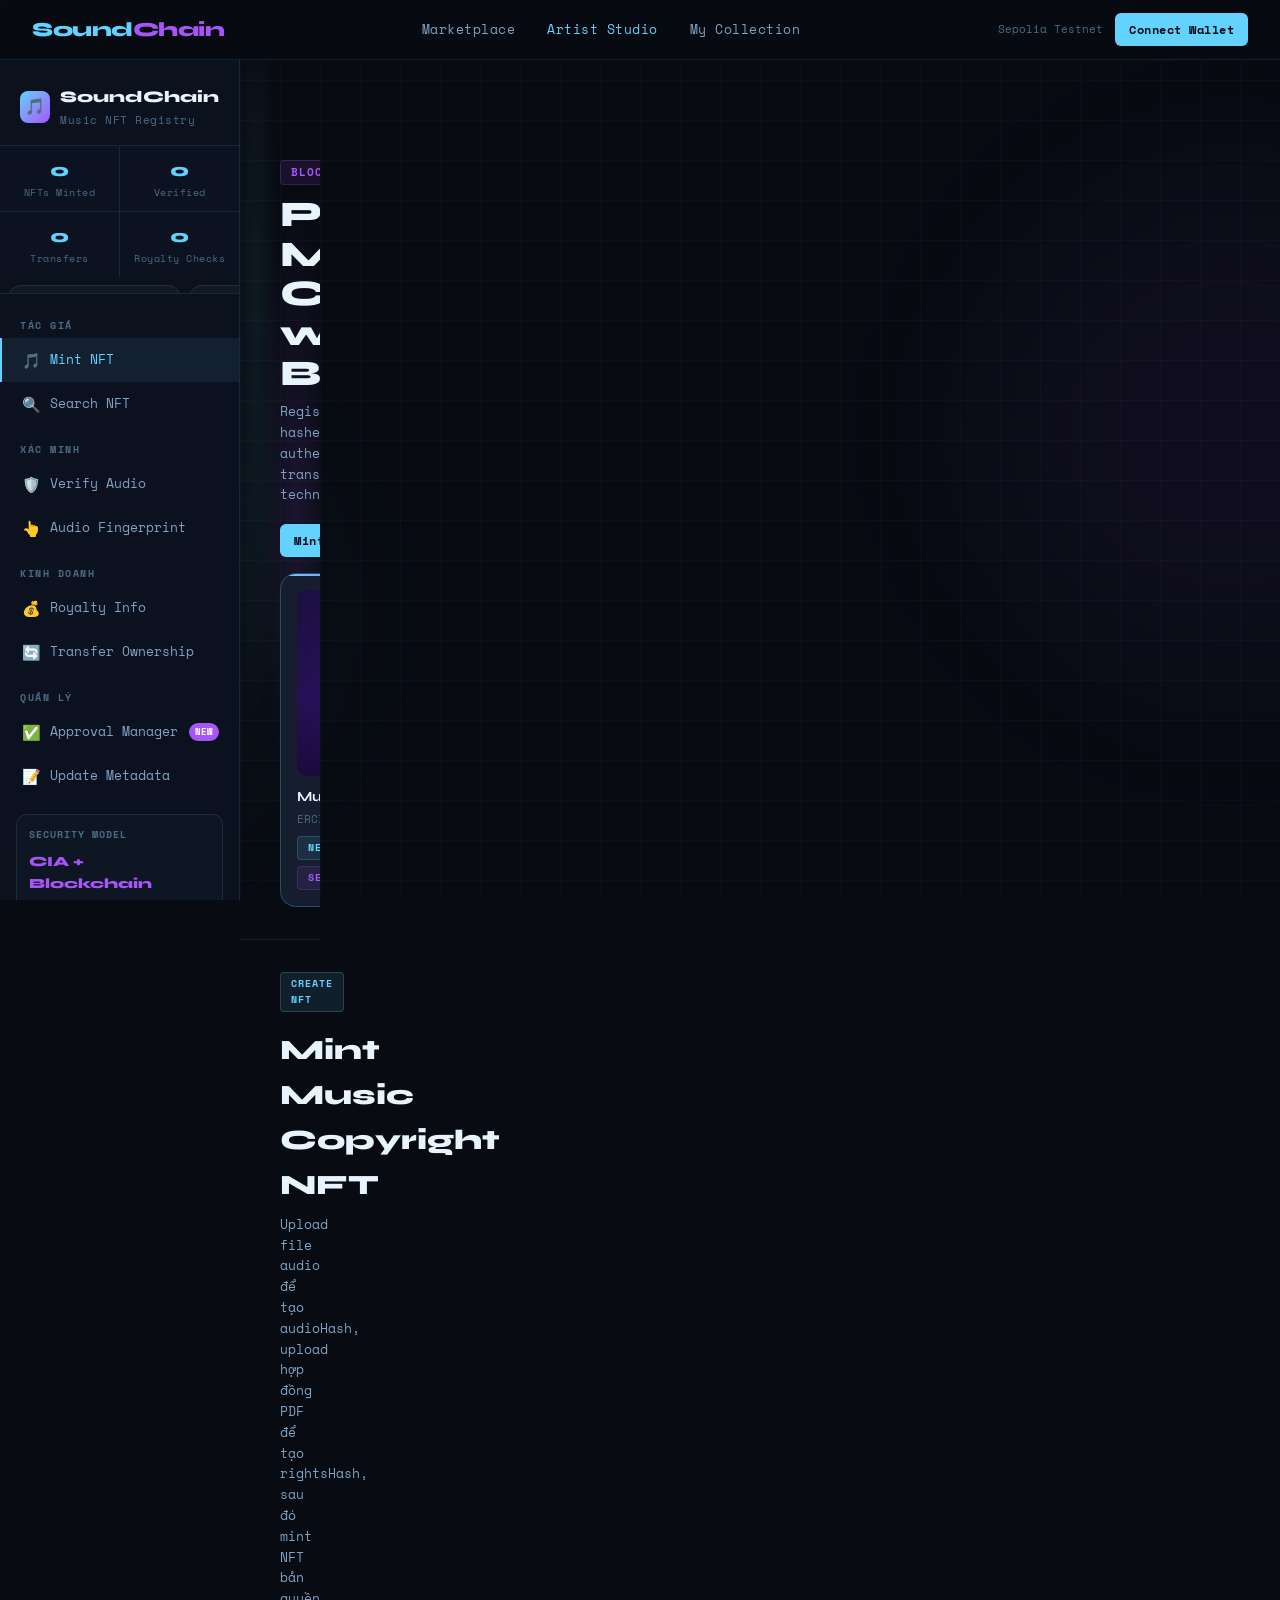
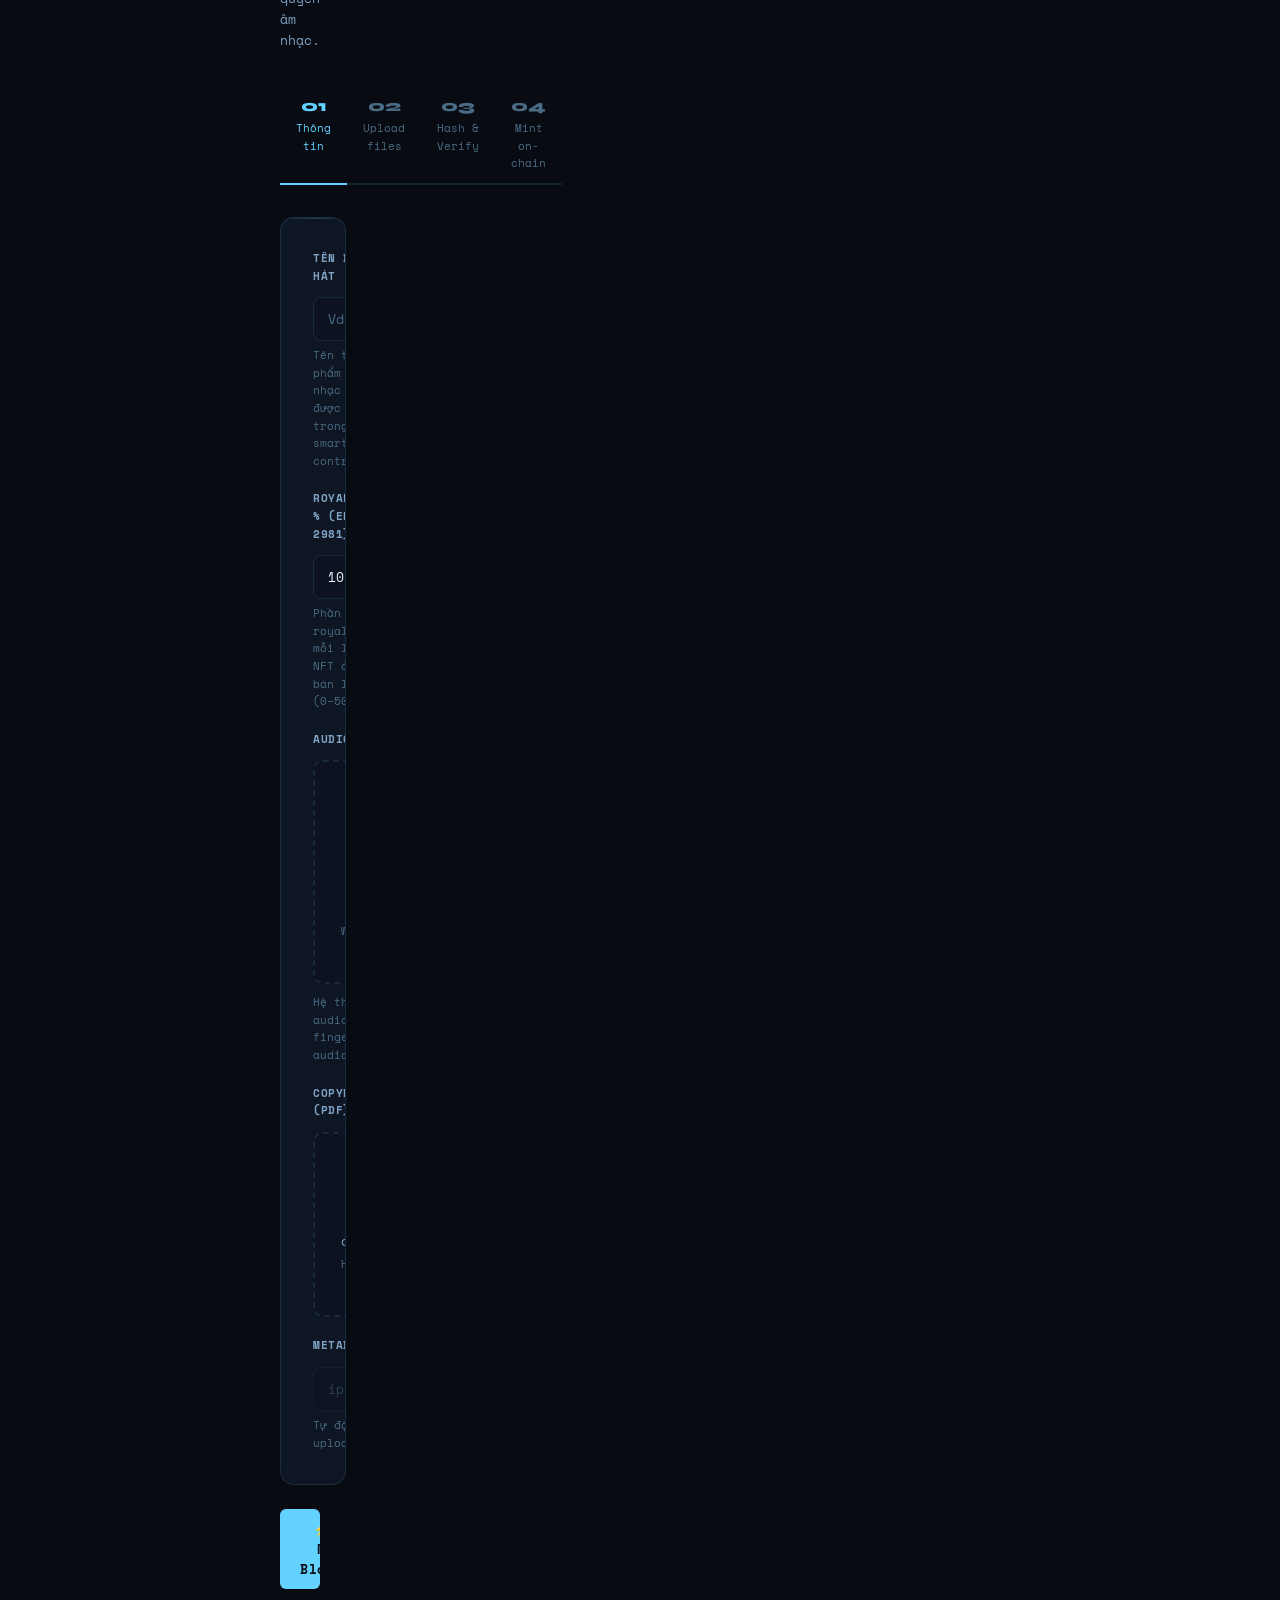
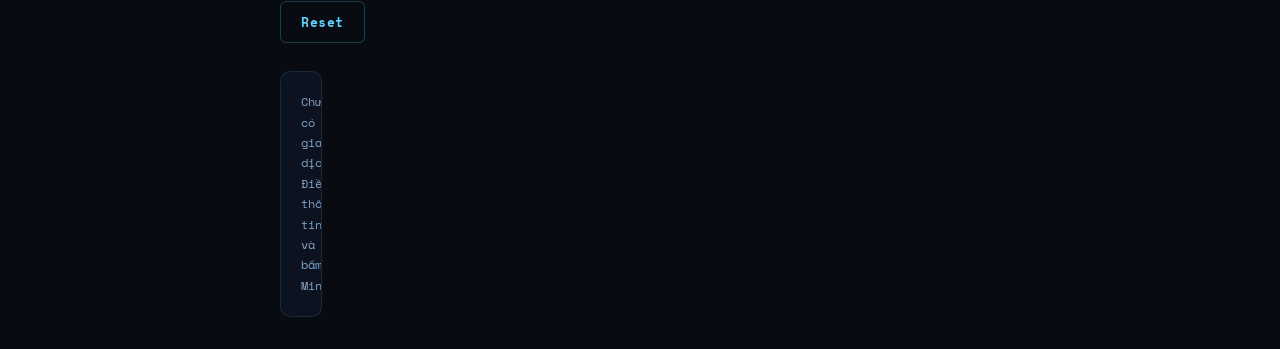
==== artist.html @ ca25a61c "Add website files" ====
<!DOCTYPE html>
<html lang="vi">
<head>
<meta charset="UTF-8">
<meta name="viewport" content="width=device-width, initial-scale=1.0">
<title>Artist Studio — SoundChain</title>
<link rel="stylesheet" href="style.css">
<style>
/* ===== LAYOUT ===== */
.studio-layout {
  display: grid;
  grid-template-columns: 240px 1fr;
  min-height: 100vh;
  padding-top: 60px;
}

/* ===== SIDEBAR ===== */
.studio-sidebar {
  position: fixed;
  top: 60px;
  left: 0;
  width: 240px;
  height: calc(100vh - 60px);
  background: rgba(13,18,32,0.95);
  border-right: 1px solid var(--border);
  backdrop-filter: blur(20px);
  display: flex;
  flex-direction: column;
  z-index: 50;
  overflow-y: auto;
}

.sidebar-brand {
  padding: 1.5rem 1.25rem 1rem;
  border-bottom: 1px solid var(--border);
}

.sidebar-brand-name {
  font-family: var(--font-display);
  font-size: 16px;
  font-weight: 800;
  color: var(--text);
}
.sidebar-brand-sub { font-size: 11px; color: var(--text3); margin-top: 2px; letter-spacing: 0.5px; }

.sidebar-stats {
  display: grid;
  grid-template-columns: 1fr 1fr;
  gap: 1px;
  background: var(--border);
  margin: 0;
}
.sb-stat {
  background: var(--bg2);
  padding: 10px 12px;
  text-align: center;
}
.sb-stat-val { font-family: var(--font-display); font-size: 18px; font-weight: 800; color: var(--accent); }
.sb-stat-lbl { font-size: 10px; color: var(--text3); letter-spacing: 0.5px; }

.sidebar-nav { padding: 1rem 0; flex: 1; }
.nav-section-label {
  font-size: 10px;
  font-weight: 700;
  letter-spacing: 1.5px;
  color: var(--text3);
  text-transform: uppercase;
  padding: 0.5rem 1.25rem 0.25rem;
}

.nav-item {
  display: flex;
  align-items: center;
  gap: 10px;
  padding: 10px 1.25rem;
  cursor: pointer;
  color: var(--text2);
  font-size: 13px;
  transition: all 0.2s;
  border-left: 2px solid transparent;
  position: relative;
}
.nav-item:hover { color: var(--text); background: rgba(99,210,255,0.04); }
.nav-item.active {
  color: var(--accent);
  background: rgba(99,210,255,0.08);
  border-left-color: var(--accent);
}
.nav-item .nav-icon { font-size: 15px; width: 18px; text-align: center; }
.nav-item .nav-badge {
  margin-left: auto;
  background: var(--accent2);
  color: #fff;
  font-size: 9px;
  font-weight: 700;
  padding: 2px 6px;
  border-radius: 10px;
}

.sidebar-security {
  margin: 0 1rem 1rem;
  background: var(--card);
  border: 1px solid var(--border);
  border-radius: 10px;
  padding: 12px;
}
.sec-title { font-size: 10px; font-weight: 700; letter-spacing: 1px; color: var(--text3); text-transform: uppercase; margin-bottom: 8px; }
.sec-model { font-family: var(--font-display); font-size: 14px; font-weight: 800; color: var(--accent2); margin-bottom: 8px; }
.sec-item { font-size: 11px; color: var(--text2); padding: 2px 0; }
.sec-item::before { content: '▸ '; color: var(--accent); }

/* ===== MAIN CONTENT ===== */
.studio-main {
  margin-left: 240px;
  min-height: 100vh;
}

/* ===== HERO BANNER ===== */
.studio-hero {
  position: relative;
  padding: 3rem 2.5rem 2rem;
  overflow: hidden;
  border-bottom: 1px solid var(--border);
}

.hero-bg-mesh {
  position: absolute;
  inset: 0;
  background:
    radial-gradient(ellipse 80% 60% at 70% 50%, rgba(168,85,247,0.12) 0%, transparent 60%),
    radial-gradient(ellipse 50% 80% at 20% 30%, rgba(99,210,255,0.08) 0%, transparent 60%);
  pointer-events: none;
}

.hero-ticker {
  display: flex;
  gap: 10px;
  overflow: hidden;
  margin-bottom: 1.5rem;
  mask-image: linear-gradient(90deg, transparent, black 10%, black 90%, transparent);
}

.ticker-inner {
  display: flex;
  gap: 10px;
  animation: ticker 30s linear infinite;
  white-space: nowrap;
  flex-shrink: 0;
}

@keyframes ticker {
  0% { transform: translateX(0); }
  100% { transform: translateX(-50%); }
}

.ticker-pill {
  display: inline-flex;
  align-items: center;
  gap: 6px;
  padding: 4px 12px;
  border-radius: 20px;
  font-size: 11px;
  font-weight: 700;
  letter-spacing: 0.5px;
  border: 1px solid var(--border);
  color: var(--text2);
  background: rgba(255,255,255,0.03);
  flex-shrink: 0;
}
.ticker-pill .dot { width: 6px; height: 6px; border-radius: 50%; }

.hero-content { position: relative; z-index: 1; display: flex; justify-content: space-between; align-items: flex-end; flex-wrap: wrap; gap: 1rem; }

.hero-title { font-family: var(--font-display); font-size: 36px; font-weight: 800; line-height: 1.1; margin-bottom: 0.5rem; }
.hero-subtitle { font-size: 13px; color: var(--text2); max-width: 500px; }

/* NFT PREVIEW CARD */
.nft-preview-card {
  background: var(--card2);
  border: 1px solid var(--border2);
  border-radius: 16px;
  padding: 16px;
  min-width: 220px;
  position: relative;
  overflow: hidden;
}
.nft-preview-card::before {
  content: '';
  position: absolute;
  top: 0; left: 0; right: 0;
  height: 2px;
  background: linear-gradient(90deg, var(--accent), var(--accent2), var(--accent3));
}
.npc-cover {
  width: 100%;
  aspect-ratio: 1;
  border-radius: 10px;
  background: linear-gradient(135deg, #1a1040, #2d1060, #400880);
  display: flex;
  align-items: center;
  justify-content: center;
  font-size: 40px;
  margin-bottom: 10px;
  position: relative;
  overflow: hidden;
}
.npc-cover::after {
  content: '';
  position: absolute;
  inset: 0;
  background: linear-gradient(to bottom, transparent 60%, rgba(0,0,0,0.4));
}
.npc-title { font-family: var(--font-display); font-size: 14px; font-weight: 700; margin-bottom: 2px; }
.npc-sub { font-size: 11px; color: var(--text3); margin-bottom: 8px; }
.npc-tags { display: flex; gap: 6px; flex-wrap: wrap; }

/* ===== SECTION CONTENT ===== */
.studio-section {
  display: none;
  padding: 2rem 2.5rem;
  animation: fadeUp 0.35s ease both;
}
.studio-section.active { display: block; }

.section-badge {
  display: inline-block;
  padding: 3px 10px;
  border-radius: 4px;
  font-size: 10px;
  font-weight: 700;
  letter-spacing: 1px;
  text-transform: uppercase;
  margin-bottom: 1rem;
}
.badge-mint { background: rgba(99,210,255,0.1); color: var(--accent); border: 1px solid rgba(99,210,255,0.2); }
.badge-verify { background: rgba(16,185,129,0.1); color: var(--green); border: 1px solid rgba(16,185,129,0.2); }
.badge-fingerprint { background: rgba(168,85,247,0.1); color: var(--accent2); border: 1px solid rgba(168,85,247,0.2); }
.badge-royalty { background: rgba(245,158,11,0.1); color: var(--accent3); border: 1px solid rgba(245,158,11,0.2); }
.badge-transfer { background: rgba(239,68,68,0.1); color: var(--red); border: 1px solid rgba(239,68,68,0.2); }
.badge-approval { background: rgba(99,210,255,0.1); color: var(--accent); border: 1px solid rgba(99,210,255,0.2); }
.badge-metadata { background: rgba(168,85,247,0.1); color: var(--accent2); border: 1px solid rgba(168,85,247,0.2); }

.section-title-main { font-family: var(--font-display); font-size: 28px; font-weight: 800; margin-bottom: 0.4rem; }
.section-desc { font-size: 13px; color: var(--text2); margin-bottom: 2rem; line-height: 1.6; }

/* FORM CARD */
.form-card {
  background: var(--card);
  border: 1px solid var(--border);
  border-radius: 14px;
  padding: 2rem;
  margin-bottom: 1.5rem;
  position: relative;
  overflow: hidden;
}
.form-card::before {
  content: '';
  position: absolute;
  top: 0; left: 0; right: 0;
  height: 1px;
  background: linear-gradient(90deg, transparent, var(--border2), transparent);
}

.form-grid { display: grid; grid-template-columns: 1fr 1fr; gap: 1.25rem; }
.form-group { display: flex; flex-direction: column; gap: 6px; }
.form-group.full { grid-column: 1 / -1; }

.form-label {
  font-size: 11px;
  font-weight: 700;
  letter-spacing: 0.5px;
  color: var(--text2);
  text-transform: uppercase;
}

.input-wrap { position: relative; }
.input-wrap input,
.input-wrap textarea,
.input-wrap select {
  width: 100%;
  background: var(--bg2);
  border: 1px solid var(--border);
  border-radius: 8px;
  color: var(--text);
  font-family: var(--font-mono);
  font-size: 13px;
  padding: 11px 14px;
  outline: none;
  transition: all 0.2s;
}
.input-wrap input:focus,
.input-wrap textarea:focus,
.input-wrap select:focus {
  border-color: var(--accent);
  box-shadow: 0 0 0 3px rgba(99,210,255,0.08);
}

/* FILE UPLOAD */
.file-upload {
  border: 2px dashed var(--border);
  border-radius: 10px;
  padding: 1.5rem;
  text-align: center;
  cursor: pointer;
  transition: all 0.2s;
  background: var(--bg2);
  position: relative;
}
.file-upload:hover, .file-upload.dragover {
  border-color: var(--accent);
  background: rgba(99,210,255,0.04);
}
.file-upload input[type=file] {
  position: absolute;
  inset: 0;
  opacity: 0;
  cursor: pointer;
  width: 100%;
  border: none;
  background: none;
  padding: 0;
}
.file-upload-icon { font-size: 28px; margin-bottom: 8px; }
.file-upload-text { font-size: 13px; color: var(--text2); }
.file-upload-hint { font-size: 11px; color: var(--text3); margin-top: 4px; }
.file-upload.has-file { border-color: var(--green); background: rgba(16,185,129,0.04); }
.file-upload.has-file .file-upload-text { color: var(--green); }

/* PROGRESS BAR */
.progress-bar-wrap {
  background: var(--bg2);
  border: 1px solid var(--border);
  border-radius: 6px;
  padding: 1rem 1.25rem;
  margin-top: 1rem;
}
.progress-bar-label { font-size: 12px; color: var(--text2); margin-bottom: 8px; display: flex; justify-content: space-between; }
.progress-bar-track { height: 6px; background: var(--bg3); border-radius: 3px; overflow: hidden; }
.progress-bar-fill {
  height: 100%;
  border-radius: 3px;
  background: linear-gradient(90deg, var(--accent), var(--accent2));
  width: 0%;
  transition: width 0.4s ease;
}

/* RESULT BOX */
.result-box {
  background: var(--bg2);
  border: 1px solid var(--border);
  border-radius: 10px;
  padding: 1.25rem;
  font-size: 12px;
  color: var(--text2);
  min-height: 48px;
  line-height: 1.7;
  transition: all 0.3s;
  position: relative;
  overflow: hidden;
}
.result-box.success { border-color: var(--green); background: rgba(16,185,129,0.05); color: var(--green); }
.result-box.error { border-color: var(--red); background: rgba(239,68,68,0.05); color: var(--red); }
.result-box.loading { border-color: var(--accent); }

.result-scan {
  position: absolute;
  left: 0; right: 0;
  height: 2px;
  background: linear-gradient(90deg, transparent, var(--accent), transparent);
  animation: scan 1.5s linear infinite;
  opacity: 0;
}
.result-box.loading .result-scan { opacity: 1; }

@keyframes scan {
  0% { top: 0; }
  100% { top: 100%; }
}

/* HASH DISPLAY */
.hash-display {
  background: var(--bg);
  border: 1px solid var(--border);
  border-radius: 8px;
  padding: 12px 16px;
  font-family: var(--font-mono);
  font-size: 11px;
  color: var(--accent);
  word-break: break-all;
  line-height: 1.8;
  margin-top: 8px;
}

/* DATA TABLE */
.data-table { width: 100%; border-collapse: collapse; }
.data-table td {
  padding: 10px 0;
  border-bottom: 1px solid var(--border);
  font-size: 13px;
  vertical-align: top;
}
.data-table td:first-child { color: var(--text3); width: 40%; }
.data-table td:last-child { color: var(--text); word-break: break-all; font-family: var(--font-mono); font-size: 12px; }
.data-table tr:last-child td { border-bottom: none; }

/* ROYALTY DISPLAY */
.royalty-display {
  display: grid;
  grid-template-columns: repeat(3,1fr);
  gap: 12px;
  margin-top: 1rem;
}
.royalty-card {
  background: var(--bg2);
  border: 1px solid var(--border);
  border-radius: 10px;
  padding: 1rem;
  text-align: center;
  transition: all 0.3s;
}
.royalty-card.highlight { border-color: var(--accent3); background: rgba(245,158,11,0.05); }
.royalty-value { font-family: var(--font-display); font-size: 22px; font-weight: 800; color: var(--accent); }
.royalty-label { font-size: 11px; color: var(--text3); margin-top: 4px; }

/* COMPARE RESULT */
.compare-result {
  display: flex;
  align-items: center;
  gap: 1rem;
  padding: 1rem;
  border-radius: 10px;
  border: 1px solid var(--border);
  background: var(--bg2);
  margin-top: 1rem;
  opacity: 0;
  transform: translateY(10px);
  transition: all 0.4s ease;
}
.compare-result.show { opacity: 1; transform: translateY(0); }
.compare-icon { font-size: 28px; flex-shrink: 0; }
.compare-text-title { font-family: var(--font-display); font-size: 16px; font-weight: 700; }
.compare-text-sub { font-size: 12px; color: var(--text3); margin-top: 2px; }

/* TRANSFER FLOW */
.transfer-flow {
  display: flex;
  align-items: center;
  gap: 12px;
  padding: 1rem;
  background: var(--bg2);
  border: 1px solid var(--border);
  border-radius: 10px;
  margin: 1rem 0;
  flex-wrap: wrap;
}
.transfer-addr {
  flex: 1;
  min-width: 120px;
  background: var(--card);
  border: 1px solid var(--border);
  border-radius: 8px;
  padding: 10px 12px;
  font-size: 11px;
}
.transfer-addr-label { color: var(--text3); font-size: 10px; text-transform: uppercase; letter-spacing: 0.5px; margin-bottom: 4px; }
.transfer-addr-val { color: var(--accent); font-family: var(--font-mono); word-break: break-all; }
.transfer-arrow { font-size: 20px; color: var(--accent2); flex-shrink: 0; }

/* APPROVAL GRID */
.approval-grid { display: grid; grid-template-columns: 1fr 1fr; gap: 12px; margin-top: 1rem; }
.approval-btn-card {
  background: var(--bg2);
  border: 1px solid var(--border);
  border-radius: 10px;
  padding: 1.25rem;
}
.approval-btn-card h4 { font-family: var(--font-display); font-size: 14px; font-weight: 700; margin-bottom: 6px; }
.approval-btn-card p { font-size: 12px; color: var(--text3); margin-bottom: 1rem; line-height: 1.5; }

/* STEP INDICATOR */
.mint-steps {
  display: flex;
  gap: 0;
  margin-bottom: 2rem;
}
.mint-step {
  flex: 1;
  padding: 10px 16px;
  text-align: center;
  font-size: 11px;
  color: var(--text3);
  border-bottom: 2px solid var(--border);
  transition: all 0.3s;
  position: relative;
}
.mint-step.active { color: var(--accent); border-bottom-color: var(--accent); }
.mint-step.done { color: var(--green); border-bottom-color: var(--green); }
.mint-step-num { font-family: var(--font-display); font-size: 16px; font-weight: 800; display: block; margin-bottom: 2px; }

/* GLOWING SUBMIT BTN */
.btn-glow {
  position: relative;
  overflow: hidden;
}
.btn-glow::after {
  content: '';
  position: absolute;
  inset: -2px;
  background: linear-gradient(90deg, var(--accent), var(--accent2), var(--accent3), var(--accent));
  background-size: 300% 100%;
  border-radius: 8px;
  z-index: -1;
  animation: shimmer 3s linear infinite;
  opacity: 0;
  transition: opacity 0.3s;
}
.btn-glow:hover::after { opacity: 1; }
@keyframes shimmer {
  0% { background-position: 0% 50%; }
  100% { background-position: 300% 50%; }
}

/* SEARCH NFT */
.search-result-card {
  background: var(--card);
  border: 1px solid var(--border);
  border-radius: 14px;
  padding: 1.5rem;
  margin-top: 1rem;
  display: none;
  animation: fadeUp 0.3s ease;
}
.search-result-card.show { display: block; }

@media (max-width: 900px) {
  .studio-layout { grid-template-columns: 1fr; }
  .studio-sidebar { display: none; }
  .studio-main { margin-left: 0; }
  .form-grid { grid-template-columns: 1fr; }
  .royalty-display { grid-template-columns: 1fr; }
  .approval-grid { grid-template-columns: 1fr; }
}
</style>
</head>
<body>

<div class="orb" style="width:500px;height:500px;background:rgba(168,85,247,0.05);top:20%;right:-200px;"></div>
<div class="orb" style="width:400px;height:400px;background:rgba(99,210,255,0.04);bottom:10%;left:-100px;"></div>

<!-- NAV -->
<nav>
  <a href="index.html" class="nav-logo">Sound<span>Chain</span></a>
  <ul class="nav-links">
    <li><a href="marketplace.html">Marketplace</a></li>
    <li><a href="artist.html" class="active">Artist Studio</a></li>
    <li><a href="collection.html">My Collection</a></li>
  </ul>
  <div class="nav-right">
    <span style="font-size:11px;color:var(--text3);">Sepolia Testnet</span>
    <a href="#" class="btn btn-primary btn-sm" id="walletBtn" onclick="connectWallet()">Connect Wallet</a>
  </div>
</nav>

<div class="studio-layout">
  <!-- SIDEBAR -->
  <aside class="studio-sidebar">
    <div class="sidebar-brand">
      <div style="display:flex;align-items:center;gap:10px;">
        <div style="width:32px;height:32px;background:linear-gradient(135deg,var(--accent),var(--accent2));border-radius:8px;display:flex;align-items:center;justify-content:center;font-size:16px;">🎵</div>
        <div>
          <div class="sidebar-brand-name">SoundChain</div>
          <div class="sidebar-brand-sub">Music NFT Registry</div>
        </div>
      </div>
    </div>

    <div class="sidebar-stats">
      <div class="sb-stat"><div class="sb-stat-val" id="sb-nfts">0</div><div class="sb-stat-lbl">NFTs Minted</div></div>
      <div class="sb-stat"><div class="sb-stat-val" id="sb-verify">0</div><div class="sb-stat-lbl">Verified</div></div>
      <div class="sb-stat"><div class="sb-stat-val" id="sb-transfer">0</div><div class="sb-stat-lbl">Transfers</div></div>
      <div class="sb-stat"><div class="sb-stat-val" id="sb-royalty">0</div><div class="sb-stat-lbl">Royalty Checks</div></div>
    </div>

    <!-- TICKER in sidebar -->
    <div style="padding: 8px 0; border-bottom: 1px solid var(--border); overflow: hidden;">
      <div class="ticker-inner" style="padding: 0 8px; gap: 8px;">
        <span class="ticker-pill"><span class="dot" style="background:var(--accent);"></span>Integrity: SHA-256</span>
        <span class="ticker-pill"><span class="dot" style="background:var(--accent2);"></span>Royalty: ERC2981</span>
        <span class="ticker-pill"><span class="dot" style="background:var(--green);"></span>Ownership: ERC721</span>
        <span class="ticker-pill"><span class="dot" style="background:var(--accent3);"></span>CIA Model</span>
        <span class="ticker-pill"><span class="dot" style="background:var(--accent);"></span>On-chain query</span>
        <span class="ticker-pill"><span class="dot" style="background:var(--accent2);"></span>Integrity: SHA-256</span>
        <span class="ticker-pill"><span class="dot" style="background:var(--green);"></span>Royalty: ERC2981</span>
        <span class="ticker-pill"><span class="dot" style="background:var(--accent3);"></span>Ownership: ERC721</span>
      </div>
    </div>

    <div class="sidebar-nav">
      <div class="nav-section-label">Tác Giả</div>
      <div class="nav-item active" onclick="switchTab('mint', this)"><span class="nav-icon">🎵</span> Mint NFT</div>
      <div class="nav-item" onclick="switchTab('search', this)"><span class="nav-icon">🔍</span> Search NFT</div>

      <div class="nav-section-label" style="margin-top:8px;">Xác Minh</div>
      <div class="nav-item" onclick="switchTab('verify', this)"><span class="nav-icon">🛡️</span> Verify Audio</div>
      <div class="nav-item" onclick="switchTab('fingerprint', this)"><span class="nav-icon">👆</span> Audio Fingerprint</div>

      <div class="nav-section-label" style="margin-top:8px;">Kinh Doanh</div>
      <div class="nav-item" onclick="switchTab('royalty', this)"><span class="nav-icon">💰</span> Royalty Info</div>
      <div class="nav-item" onclick="switchTab('transfer', this)"><span class="nav-icon">🔄</span> Transfer Ownership</div>

      <div class="nav-section-label" style="margin-top:8px;">Quản Lý</div>
      <div class="nav-item" onclick="switchTab('approval', this)"><span class="nav-icon">✅</span> Approval Manager <span class="nav-badge">NEW</span></div>
      <div class="nav-item" onclick="switchTab('metadata', this)"><span class="nav-icon">📝</span> Update Metadata</div>
    </div>

    <div class="sidebar-security">
      <div class="sec-title">Security Model</div>
      <div class="sec-model">CIA + Blockchain</div>
      <div class="sec-item">C: Hash only</div>
      <div class="sec-item">I: SHA256 + Fingerprint</div>
      <div class="sec-item">A: Blockchain storage</div>
    </div>
  </aside>

  <!-- MAIN -->
  <main class="studio-main">
    <!-- HERO BANNER -->
    <div class="studio-hero">
      <div class="hero-bg-mesh"></div>
      <div class="hero-ticker">
        <div class="ticker-inner">
          <span class="ticker-pill"><span class="dot" style="background:var(--accent);"></span>Copyright Check: Audio Reuse Detection</span>
          <span class="ticker-pill"><span class="dot" style="background:var(--text3);"></span>Confidentiality: Hash only</span>
          <span class="ticker-pill"><span class="dot" style="background:var(--accent2);"></span>Integrity: SHA-256 + Fingerprint</span>
          <span class="ticker-pill"><span class="dot" style="background:var(--green);"></span>Availability: On-chain query</span>
          <span class="ticker-pill"><span class="dot" style="background:var(--accent3);"></span>Royalty: ERC2981</span>
          <span class="ticker-pill"><span class="dot" style="background:var(--accent);"></span>Ownership: ERC721 Transfer</span>
          <span class="ticker-pill"><span class="dot" style="background:var(--accent);"></span>Copyright Check: Audio Reuse Detection</span>
          <span class="ticker-pill"><span class="dot" style="background:var(--text3);"></span>Confidentiality: Hash only</span>
          <span class="ticker-pill"><span class="dot" style="background:var(--accent2);"></span>Integrity: SHA-256 + Fingerprint</span>
          <span class="ticker-pill"><span class="dot" style="background:var(--green);"></span>Availability: On-chain query</span>
          <span class="ticker-pill"><span class="dot" style="background:var(--accent3);"></span>Royalty: ERC2981</span>
          <span class="ticker-pill"><span class="dot" style="background:var(--accent);"></span>Ownership: ERC721 Transfer</span>
        </div>
      </div>
      <div class="hero-content">
        <div>
          <div class="tag tag-purple" style="margin-bottom:10px;">Blockchain Music Registry</div>
          <h1 class="hero-title">Protect Music Copyright<br>with Blockchain<span style="color:var(--accent);animation:blink 1s infinite;">|</span></h1>
          <p class="hero-subtitle">Register music ownership, generate audio hashes, compare fingerprints, verify authenticity, manage royalties and transfer copyright ownership with NFT technology.</p>
          <div style="display:flex;gap:10px;margin-top:1.2rem;flex-wrap:wrap;">
            <button class="btn btn-primary btn-sm" onclick="switchTab('mint', document.querySelector('[onclick*=mint]'))">Mint NFT</button>
            <button class="btn btn-outline btn-sm" onclick="switchTab('verify', document.querySelectorAll('.nav-item')[2])">Verify Audio</button>
          </div>
        </div>
        <div class="nft-preview-card">
          <div class="npc-cover">🎵</div>
          <div class="npc-title">Music Copyright NFT</div>
          <div class="npc-sub">ERC721 · ERC2981 · SHA-256</div>
          <div class="npc-tags">
            <span class="tag tag-blue" style="font-size:10px;">Network: Ganache</span>
            <span class="tag tag-purple" style="font-size:10px;">Security: CIA Model</span>
          </div>
        </div>
      </div>
    </div>

    <!-- =================== MINT NFT =================== -->
    <div class="studio-section active" id="tab-mint">
      <div class="section-badge badge-mint">Create NFT</div>
      <h2 class="section-title-main">Mint Music Copyright NFT</h2>
      <p class="section-desc">Upload file audio để tạo audioHash, upload hợp đồng PDF để tạo rightsHash, sau đó mint NFT bản quyền âm nhạc.</p>

      <div class="mint-steps">
        <div class="mint-step active" id="step1"><span class="mint-step-num">01</span>Thông tin</div>
        <div class="mint-step" id="step2"><span class="mint-step-num">02</span>Upload files</div>
        <div class="mint-step" id="step3"><span class="mint-step-num">03</span>Hash & Verify</div>
        <div class="mint-step" id="step4"><span class="mint-step-num">04</span>Mint on-chain</div>
      </div>

      <div class="form-card">
        <div class="form-grid">
          <div class="form-group">
            <label class="form-label">Tên bài hát</label>
            <div class="input-wrap">
              <input type="text" id="songName" placeholder="Vd: Bài hát đầu tiên" oninput="updatePreview()">
            </div>
            <span style="font-size:11px;color:var(--text3);">Tên tác phẩm âm nhạc sẽ được lưu trong smart contract.</span>
          </div>
          <div class="form-group">
            <label class="form-label">Nghệ sĩ / Tác giả</label>
            <div class="input-wrap">
              <input type="text" id="artistName" placeholder="Vd: Jack-J97" oninput="updatePreview()">
            </div>
            <span style="font-size:11px;color:var(--text3);">Tên nghệ sĩ hoặc người sáng tạo tác phẩm.</span>
          </div>
          <div class="form-group">
            <label class="form-label">Royalty % (ERC-2981)</label>
            <div class="input-wrap">
              <input type="number" id="royaltyPct" placeholder="Vd: 10" min="0" max="50" value="10">
            </div>
            <span style="font-size:11px;color:var(--text3);">Phần trăm royalty mỗi lần NFT được bán lại (0–50%).</span>
          </div>
          <div class="form-group">
            <label class="form-label">Giá ban đầu (ETH)</label>
            <div class="input-wrap">
              <input type="number" id="initPrice" placeholder="Vd: 0.1" step="0.01" value="0.1">
            </div>
            <span style="font-size:11px;color:var(--text3);">Giá niêm yết khi NFT xuất hiện trên marketplace.</span>
          </div>
          <div class="form-group full">
            <label class="form-label">Audio File</label>
            <div class="file-upload" id="audioUpload" onclick="document.getElementById('audioFile').click()">
              <input type="file" id="audioFile" accept=".mp3,.wav,.flac,.ogg" onchange="handleAudioFile(this)">
              <div class="file-upload-icon">🎵</div>
              <div class="file-upload-text">Kéo thả hoặc click để chọn file nhạc</div>
              <div class="file-upload-hint">Hỗ trợ: MP3, WAV, FLAC, OGG · Tối đa 50MB</div>
            </div>
            <span style="font-size:11px;color:var(--text3);margin-top:4px;">Hệ thống sẽ tạo SHA-256 audioHash và segment fingerprint từ file audio.</span>
          </div>
          <div class="form-group full">
            <label class="form-label">Copyright Document (PDF)</label>
            <div class="file-upload" id="docUpload" onclick="document.getElementById('docFile').click()">
              <input type="file" id="docFile" accept=".pdf,.doc,.docx" onchange="handleDocFile(this)">
              <div class="file-upload-icon">📄</div>
              <div class="file-upload-text">Upload hợp đồng bản quyền</div>
              <div class="file-upload-hint">Hỗ trợ: PDF, DOC · Tối đa 10MB</div>
            </div>
          </div>
          <div class="form-group full">
            <label class="form-label">Metadata URI (IPFS)</label>
            <div class="input-wrap">
              <input type="text" id="metadataUri" placeholder="ipfs://QmXoypizjW3WknFiJnKLwHCnL72vedxjQkDDP1mXWo6uco" readonly style="opacity:0.5;cursor:not-allowed;">
            </div>
            <span style="font-size:11px;color:var(--text3);">Tự động sinh sau khi upload file thành công.</span>
          </div>
        </div>

        <div id="audioHashBox" style="display:none;">
          <div style="margin-top:1rem;">
            <div style="font-size:11px;font-weight:700;color:var(--text2);letter-spacing:0.5px;text-transform:uppercase;margin-bottom:6px;">Audio Hash (SHA-256)</div>
            <div class="hash-display" id="audioHashVal"></div>
          </div>
          <div style="margin-top:12px;">
            <div style="font-size:11px;font-weight:700;color:var(--text2);letter-spacing:0.5px;text-transform:uppercase;margin-bottom:6px;">Segment Fingerprint</div>
            <div class="hash-display" id="fingerprintVal" style="color:var(--accent2);"></div>
          </div>
        </div>

        <div class="progress-bar-wrap" id="mintProgress" style="display:none;">
          <div class="progress-bar-label">
            <span id="progressLabel">Đang xử lý...</span>
            <span id="progressPct">0%</span>
          </div>
          <div class="progress-bar-track">
            <div class="progress-bar-fill" id="progressFill"></div>
          </div>
        </div>
      </div>

      <div style="display:flex;gap:12px;align-items:center;flex-wrap:wrap;">
        <button class="btn btn-primary btn-glow" onclick="mintNFT()" id="mintBtn">
          ⚡ Mint NFT on Blockchain
        </button>
        <button class="btn btn-outline" onclick="resetMint()">Reset</button>
        <span id="mintStatus" style="font-size:12px;color:var(--text3);"></span>
      </div>

      <div class="result-box" id="mintResult" style="margin-top:1rem;">
        <div class="result-scan"></div>
        Chưa có giao dịch. Điền thông tin và bấm Mint.
      </div>
    </div>

    <!-- =================== SEARCH NFT =================== -->
    <div class="studio-section" id="tab-search">
      <div class="section-badge badge-verify">Verify NFT</div>
      <h2 class="section-title-main">Search Music NFT</h2>
      <p class="section-desc">Tra cứu thông tin bản quyền, chủ sở hữu và metadata theo Token ID.</p>

      <div class="form-card">
        <div class="form-group">
          <label class="form-label">Token ID</label>
          <div style="display:flex;gap:10px;">
            <div class="input-wrap" style="flex:1;"><input type="number" id="searchTokenId" placeholder="Vd: 1" min="1"></div>
            <button class="btn btn-primary" onclick="searchNFT()">🔍 Search</button>
          </div>
          <span style="font-size:11px;color:var(--text3);">Nhập Token ID để bắt đầu tra cứu.</span>
        </div>
      </div>

      <div class="search-result-card" id="searchResult">
        <div style="display:flex;align-items:center;gap:16px;margin-bottom:1.5rem;flex-wrap:wrap;">
          <div style="width:80px;height:80px;border-radius:10px;background:linear-gradient(135deg,#1a1040,#2d1060);display:flex;align-items:center;justify-content:center;font-size:36px;flex-shrink:0;">🎵</div>
          <div>
            <div id="sr-title" style="font-family:var(--font-display);font-size:20px;font-weight:800;"></div>
            <div id="sr-artist" style="font-size:13px;color:var(--text3);margin:4px 0;"></div>
            <div style="display:flex;gap:6px;flex-wrap:wrap;" id="sr-tags"></div>
          </div>
        </div>
        <table class="data-table" id="sr-table"></table>
      </div>
    </div>

    <!-- =================== VERIFY AUDIO =================== -->
    <div class="studio-section" id="tab-verify">
      <div class="section-badge badge-verify">Integrity Check</div>
      <h2 class="section-title-main">Verify Audio Authenticity</h2>
      <p class="section-desc">Upload file audio để tạo SHA-256 hash, sau đó so sánh với audioHash đã lưu trên blockchain.</p>

      <div class="form-card">
        <div class="form-grid">
          <div class="form-group">
            <label class="form-label">Token ID</label>
            <div class="input-wrap"><input type="number" id="verifyTokenId" placeholder="Vd: 1" min="1"></div>
            <span style="font-size:11px;color:var(--text3);">ID của NFT cần xác minh.</span>
          </div>
          <div class="form-group">
            <label class="form-label">Audio File cần kiểm tra</label>
            <div class="file-upload" id="verifyUpload" onclick="document.getElementById('verifyFile').click()">
              <input type="file" id="verifyFile" accept=".mp3,.wav,.flac" onchange="handleVerifyFile(this)">
              <div class="file-upload-icon">📁</div>
              <div class="file-upload-text">Chọn file audio</div>
              <div class="file-upload-hint">Hệ thống chỉ hash file trên trình duyệt, không upload lên blockchain.</div>
            </div>
          </div>
        </div>
        <div style="margin-top:1.5rem;">
          <button class="btn btn-primary btn-glow" onclick="verifyAudio()">🛡️ Verify Audio</button>
        </div>
      </div>

      <div class="result-box" id="verifyResult" style="margin-top:1rem;">
        <div class="result-scan"></div>
        Chưa có kết quả xác minh.
      </div>

      <div id="verifyDetail" style="display:none;margin-top:1rem;" class="form-card">
        <div style="font-size:12px;font-weight:700;color:var(--text3);text-transform:uppercase;letter-spacing:1px;margin-bottom:1rem;">Chi tiết xác minh</div>
        <table class="data-table">
          <tr><td>Hash file upload</td><td id="vd-hash1" style="color:var(--accent);"></td></tr>
          <tr><td>Hash on-chain (Token)</td><td id="vd-hash2" style="color:var(--accent2);"></td></tr>
          <tr><td>Kết quả</td><td id="vd-result" style="color:var(--green);font-weight:700;"></td></tr>
          <tr><td>Thời gian</td><td id="vd-time"></td></tr>
        </table>
      </div>
    </div>

    <!-- =================== FINGERPRINT =================== -->
    <div class="studio-section" id="tab-fingerprint">
      <div class="section-badge badge-fingerprint">Audio Fingerprinting</div>
      <h2 class="section-title-main">Detect Partial Audio Reuse</h2>
      <p class="section-desc">So khớp fingerprint theo từng đoạn để phát hiện file bị cắt, nối, hoặc dùng lại một phần audio.</p>

      <div class="form-card">
        <div class="form-grid">
          <div class="form-group">
            <label class="form-label">File audio gốc</label>
            <div class="file-upload" id="fp1Upload" onclick="document.getElementById('fp1File').click()">
              <input type="file" id="fp1File" accept=".mp3,.wav,.flac" onchange="handleFP(this,'fp1')">
              <div class="file-upload-icon">🎵</div>
              <div class="file-upload-text">Chọn file đã đăng ký</div>
              <div class="file-upload-hint">File gốc đã đăng ký bản quyền</div>
            </div>
          </div>
          <div class="form-group">
            <label class="form-label">File audio cần kiểm tra</label>
            <div class="file-upload" id="fp2Upload" onclick="document.getElementById('fp2File').click()">
              <input type="file" id="fp2File" accept=".mp3,.wav,.flac" onchange="handleFP(this,'fp2')">
              <div class="file-upload-icon">🔍</div>
              <div class="file-upload-text">Chọn file nghi vấn</div>
              <div class="file-upload-hint">File nghi vấn sao chép</div>
            </div>
          </div>
        </div>
        <div style="margin-top:1.5rem;">
          <button class="btn btn-purple btn-glow" onclick="compareFingerprint()">🔬 Compare Fingerprint</button>
        </div>
      </div>

      <div class="compare-result" id="fpResult">
        <div class="compare-icon" id="fpIcon">⚡</div>
        <div>
          <div class="compare-text-title" id="fpTitle">Chưa có kết quả</div>
          <div class="compare-text-sub" id="fpSub">Upload 2 file và bấm Compare Fingerprint</div>
        </div>
      </div>

      <div id="fpDetail" style="display:none;margin-top:1rem;" class="form-card">
        <div style="font-size:12px;font-weight:700;color:var(--text3);text-transform:uppercase;letter-spacing:1px;margin-bottom:1rem;">Chi tiết fingerprint</div>
        <div id="fpSegments" style="display:grid;grid-template-columns:repeat(auto-fill,minmax(100px,1fr));gap:8px;"></div>
      </div>
    </div>

    <!-- =================== ROYALTY =================== -->
    <div class="studio-section" id="tab-royalty">
      <div class="section-badge badge-royalty">Royalty</div>
      <h2 class="section-title-main">Royalty Info</h2>
      <p class="section-desc">Kiểm tra tiền bản quyền mà creator nhận được khi NFT được bán lại theo chuẩn ERC-2981.</p>

      <div class="form-card">
        <div class="form-grid">
          <div class="form-group">
            <label class="form-label">Token ID</label>
            <div class="input-wrap"><input type="number" id="royaltyTokenId" placeholder="Vd: 1" min="1" value="1"></div>
            <span style="font-size:11px;color:var(--text3);">ID của NFT cần kiểm tra royalty.</span>
          </div>
          <div class="form-group">
            <label class="form-label">Sale Price (ETH)</label>
            <div class="input-wrap"><input type="number" id="salePrice" placeholder="Vd: 1.5" step="0.01" value="1"></div>
            <span style="font-size:11px;color:var(--text3);">Giá bán giả định tính bằng ETH.</span>
          </div>
        </div>
        <div style="margin-top:1.5rem;">
          <button class="btn btn-primary" style="background:var(--accent3);color:var(--bg);" onclick="checkRoyalty()">💰 Check Royalty</button>
        </div>
      </div>

      <div id="royaltyDisplay" style="display:none;" class="form-card">
        <div style="font-size:12px;font-weight:700;color:var(--text3);text-transform:uppercase;letter-spacing:1px;margin-bottom:1rem;">Kết quả ERC-2981 royaltyInfo()</div>
        <div class="royalty-display">
          <div class="royalty-card">
            <div class="royalty-value" id="ry-pct">--%</div>
            <div class="royalty-label">Royalty %</div>
          </div>
          <div class="royalty-card highlight">
            <div class="royalty-value" id="ry-amount" style="color:var(--accent3);">-- ETH</div>
            <div class="royalty-label">Royalty nhận được</div>
          </div>
          <div class="royalty-card">
            <div class="royalty-value" id="ry-receiver" style="font-size:13px;color:var(--accent2);">0x...</div>
            <div class="royalty-label">Ví nhận royalty</div>
          </div>
        </div>
        <table class="data-table" style="margin-top:1.5rem;">
          <tr><td>Contract</td><td style="color:var(--accent);">0xA0b86991c621...31eB</td></tr>
          <tr><td>Token ID</td><td id="ry-tokenId"></td></tr>
          <tr><td>Sale Price</td><td id="ry-salePrice"></td></tr>
          <tr><td>Receiver Address</td><td id="ry-addr" style="color:var(--accent2);"></td></tr>
          <tr><td>Standard</td><td style="color:var(--green);">ERC-2981 ✓</td></tr>
        </table>
      </div>
    </div>

    <!-- =================== TRANSFER =================== -->
    <div class="studio-section" id="tab-transfer">
      <div class="section-badge badge-transfer">Ownership</div>
      <h2 class="section-title-main">Transfer NFT Ownership</h2>
      <p class="section-desc">Mô phỏng chuyển nhượng quyền sở hữu bản quyền âm nhạc từ nghệ sĩ sang cá nhân hoặc công ty khai thác.</p>

      <div class="form-card">
        <div class="form-grid">
          <div class="form-group">
            <label class="form-label">Token ID</label>
            <div class="input-wrap"><input type="number" id="transferTokenId" placeholder="Vd: 1" min="1"></div>
            <span style="font-size:11px;color:var(--text3);">NFT bản quyền cần chuyển nhượng.</span>
          </div>
          <div class="form-group">
            <label class="form-label">Current Owner</label>
            <div style="display:flex;gap:8px;">
              <div class="input-wrap" style="flex:1;"><input type="text" id="currentOwner" placeholder="Tự động khi bấm Load Owner" readonly style="opacity:0.6;"></div>
              <button class="btn btn-outline btn-sm" onclick="loadOwner()">Load</button>
            </div>
          </div>
          <div class="form-group">
            <label class="form-label">From Address</label>
            <div class="input-wrap"><input type="text" id="fromAddr" placeholder="Địa chỉ owner hiện tại"></div>
            <span style="font-size:11px;color:var(--text3);">Địa chỉ chuyển NFT đi.</span>
          </div>
          <div class="form-group">
            <label class="form-label">To Address</label>
            <div class="input-wrap"><input type="text" id="toAddr" placeholder="Địa chỉ nhận NFT"></div>
            <span style="font-size:11px;color:var(--text3);">Địa chỉ người/công ty nhận quyền sở hữu.</span>
          </div>
        </div>
        <div id="transferFlowBox" style="display:none;" class="transfer-flow">
          <div class="transfer-addr"><div class="transfer-addr-label">Từ</div><div class="transfer-addr-val" id="tf-from">0x...</div></div>
          <div class="transfer-arrow">→</div>
          <div style="text-align:center;flex-shrink:0;">
            <div style="font-size:24px;">🎵</div>
            <div style="font-size:10px;color:var(--accent);margin-top:2px;" id="tf-token">Token #?</div>
          </div>
          <div class="transfer-arrow">→</div>
          <div class="transfer-addr"><div class="transfer-addr-label">Đến</div><div class="transfer-addr-val" id="tf-to">0x...</div></div>
        </div>
        <div style="margin-top:1.5rem;display:flex;gap:10px;">
          <button class="btn btn-primary" style="background:var(--red);" onclick="transferNFT()">🔄 Transfer NFT</button>
          <button class="btn btn-outline" onclick="previewTransfer()">Preview</button>
        </div>
      </div>

      <div class="result-box" id="transferResult" style="margin-top:1rem;">
        <div class="result-scan"></div>
        Chưa có giao dịch transfer.
      </div>
    </div>

    <!-- =================== APPROVAL =================== -->
    <div class="studio-section" id="tab-approval">
      <div class="section-badge badge-approval">Access Control</div>
      <h2 class="section-title-main">Approval Manager</h2>
      <p class="section-desc">Quản lý quyền cho marketplace, nhà phân phối hoặc bên thứ ba được phép chuyển nhượng NFT thay owner.</p>

      <div class="form-card">
        <div class="form-grid">
          <div class="form-group">
            <label class="form-label">Token ID</label>
            <div class="input-wrap"><input type="number" id="approvalTokenId" placeholder="Vd: 1"></div>
            <span style="font-size:11px;color:var(--text3);">NFT cần cấp quyền approve.</span>
          </div>
          <div class="form-group">
            <label class="form-label">Approved Address</label>
            <div class="input-wrap"><input type="text" id="approvedAddr" placeholder="Địa chỉ được phép chuyển NFT này"></div>
            <span style="font-size:11px;color:var(--text3);">Cấp quyền cho một địa chỉ cụ thể trên một token.</span>
          </div>
        </div>
        <div class="approval-grid">
          <div class="approval-btn-card">
            <h4>Approve Address</h4>
            <p>Cấp quyền cho một địa chỉ cụ thể được phép chuyển Token ID này.</p>
            <button class="btn btn-outline btn-sm" onclick="approveAddr()">Approve Address</button>
          </div>
          <div class="approval-btn-card">
            <h4>Get Approved</h4>
            <p>Kiểm tra địa chỉ nào đang được approve để chuyển Token ID này.</p>
            <button class="btn btn-outline btn-sm" onclick="getApproved()">Get Approved</button>
          </div>
        </div>
      </div>

      <div class="form-card" style="margin-top:12px;">
        <div class="form-grid">
          <div class="form-group">
            <label class="form-label">Owner Address</label>
            <div class="input-wrap"><input type="text" id="ownerAddr" placeholder="Địa chỉ chủ sở hữu NFT"></div>
            <span style="font-size:11px;color:var(--text3);">Địa chỉ chủ sở hữu NFT.</span>
          </div>
          <div class="form-group">
            <label class="form-label">Operator Address</label>
            <div class="input-wrap"><input type="text" id="operatorAddr" placeholder="Marketplace hoặc distributor"></div>
            <span style="font-size:11px;color:var(--text3);">Địa chỉ được cấp quyền quản lý toàn bộ NFT.</span>
          </div>
        </div>
        <div class="approval-grid" style="margin-top:1rem;">
          <div class="approval-btn-card">
            <h4>Set Approval For All</h4>
            <p>Cấp quyền cho operator quản lý toàn bộ NFT của owner.</p>
            <button class="btn btn-purple btn-sm" onclick="setApprovalAll()">Set Approval For All</button>
          </div>
          <div class="approval-btn-card">
            <h4>Check Operator</h4>
            <p>Kiểm tra operator có được approve toàn bộ NFT của owner không.</p>
            <button class="btn btn-outline btn-sm" onclick="checkOperator()">Check Operator</button>
          </div>
        </div>
      </div>

      <div class="result-box" id="approvalResult" style="margin-top:1rem;">
        <div class="result-scan"></div>
        Chưa có thao tác approval.
      </div>
    </div>

    <!-- =================== METADATA =================== -->
    <div class="studio-section" id="tab-metadata">
      <div class="section-badge badge-metadata">Manage NFT</div>
      <h2 class="section-title-main">Update Metadata URI</h2>
      <p class="section-desc">Cập nhật metadata URI cho NFT. Chỉ chủ sở hữu token mới thực hiện được.</p>

      <div class="form-card">
        <div class="form-grid">
          <div class="form-group">
            <label class="form-label">Token ID</label>
            <div class="input-wrap"><input type="number" id="metaTokenId" placeholder="Vd: 1"></div>
            <span style="font-size:11px;color:var(--text3);">ID của NFT cần cập nhật.</span>
          </div>
          <div class="form-group">
            <label class="form-label">New Metadata URI</label>
            <div class="input-wrap"><input type="text" id="newMetaUri" placeholder="Vd: ipfs://new-metadata-cid"></div>
            <span style="font-size:11px;color:var(--text3);">URI metadata mới của NFT.</span>
          </div>
        </div>
        <div style="margin-top:1.5rem;display:flex;gap:10px;">
          <button class="btn btn-purple btn-glow" onclick="updateMetadata()">📝 Update Metadata</button>
        </div>
      </div>

      <div class="result-box" id="metadataResult" style="margin-top:1rem;">
        <div class="result-scan"></div>
        Chưa có cập nhật nào.
      </div>
    </div>

  </main>
</div>

<script>
// ===== STATE =====
let stats = { nfts: 0, verify: 0, transfer: 0, royalty: 0 };
let walletConnected = false;
let audioFileData = null, docFileData = null;
let verifyFileData = null;
let fp1Data = null, fp2Data = null;

const FAKE_NFTS = {
  1: { title:'Mưa Hồng', artist:'Trịnh Công Sơn', royalty:'8%', price:'0.08 ETH', owner:'0x4f3c...8a1b', hash:'a7f3c2e1d4b5f8c9e2a1b3d5', fingerprint:'seg01:a7f3|seg02:c2e1|seg03:d4b5|seg04:f8c9', ipfs:'ipfs://QmMuaHong...' },
  2: { title:'Nơi Này Có Anh', artist:'Sơn Tùng M-TP', royalty:'10%', price:'0.15 ETH', owner:'0xb2e4...3d7f', hash:'c9a1b3f5e2d4a7f8c1b2d3e5', fingerprint:'seg01:c9a1|seg02:b3f5|seg03:e2d4|seg04:a7f8', ipfs:'ipfs://QmNoiNayCoAnh...' },
  3: { title:'Chạy Ngay Đi', artist:'Sơn Tùng M-TP', royalty:'10%', price:'0.12 ETH', owner:'0xc1d5...9e2a', hash:'f4b2a8c6e1d3b7f5c2a1d4e8', fingerprint:'seg01:f4b2|seg02:a8c6|seg03:e1d3|seg04:b7f5', ipfs:'ipfs://QmChayNgayDi...' },
};

function randHash() {
  return Array.from({length:32},()=>Math.floor(Math.random()*256).toString(16).padStart(2,'0')).join('');
}
function randAddr() {
  return '0x'+Array.from({length:20},()=>Math.floor(Math.random()*256).toString(16).padStart(2,'0')).join('').slice(0,16)+'...'+Math.random().toString(16).slice(2,6);
}
function randTx() {
  return '0x'+Array.from({length:32},()=>Math.floor(Math.random()*256).toString(16).padStart(2,'0')).join('').slice(0,64);
}

function updateStats(key) {
  stats[key]++;
  document.getElementById('sb-'+key).textContent = stats[key];
  document.getElementById('sb-'+key).style.animation = 'none';
  setTimeout(()=>{ document.getElementById('sb-'+key).style.animation = ''; }, 10);
}

function connectWallet() {
  walletConnected = true;
  document.getElementById('walletBtn').textContent = '0x4f3c...8a1b';
  document.getElementById('walletBtn').style.background = 'rgba(16,185,129,0.15)';
  document.getElementById('walletBtn').style.borderColor = 'var(--green)';
  document.getElementById('walletBtn').style.color = 'var(--green)';
}

function switchTab(tab, el) {
  document.querySelectorAll('.studio-section').forEach(s=>s.classList.remove('active'));
  document.querySelectorAll('.nav-item').forEach(n=>n.classList.remove('active'));
  document.getElementById('tab-'+tab).classList.add('active');
  if(el) el.classList.add('active');
}

function updatePreview() {
  const title = document.getElementById('songName').value || 'Music Copyright NFT';
  const artist = document.getElementById('artistName').value || 'Nghệ sĩ';
  document.querySelector('.npc-title').textContent = title;
  document.querySelector('.npc-sub').textContent = artist + ' · ERC721 · ERC2981';
}

function handleAudioFile(input) {
  if(input.files[0]) {
    audioFileData = input.files[0];
    const el = document.getElementById('audioUpload');
    el.classList.add('has-file');
    el.querySelector('.file-upload-text').textContent = '✓ ' + input.files[0].name;
    const hash = randHash();
    const fp = 'seg01:'+hash.slice(0,8)+'|seg02:'+hash.slice(8,16)+'|seg03:'+hash.slice(16,24)+'|seg04:'+hash.slice(24,32);
    document.getElementById('audioHashBox').style.display = 'block';
    document.getElementById('audioHashVal').textContent = hash;
    document.getElementById('fingerprintVal').textContent = fp;
    const ipfs = 'ipfs://Qm'+randHash().slice(0,44);
    document.getElementById('metadataUri').value = ipfs;
    document.getElementById('metadataUri').style.opacity = '1';
    advanceMintStep(2);
  }
}
function handleDocFile(input) {
  if(input.files[0]) {
    const el = document.getElementById('docUpload');
    el.classList.add('has-file');
    el.querySelector('.file-upload-text').textContent = '✓ ' + input.files[0].name;
    advanceMintStep(3);
  }
}
function handleVerifyFile(input) {
  if(input.files[0]) {
    verifyFileData = input.files[0];
    const el = document.getElementById('verifyUpload');
    el.classList.add('has-file');
    el.querySelector('.file-upload-text').textContent = '✓ ' + input.files[0].name;
  }
}
function handleFP(input, key) {
  if(input.files[0]) {
    if(key==='fp1') fp1Data = input.files[0]; else fp2Data = input.files[0];
    const el = document.getElementById(key+'Upload');
    el.classList.add('has-file');
    el.querySelector('.file-upload-text').textContent = '✓ ' + input.files[0].name;
  }
}

function advanceMintStep(n) {
  for(let i=1;i<=4;i++){
    const el = document.getElementById('step'+i);
    if(i < n) { el.classList.remove('active'); el.classList.add('done'); }
    else if(i === n) { el.classList.add('active'); el.classList.remove('done'); }
    else { el.classList.remove('active','done'); }
  }
}

function setResult(id, msg, type='') {
  const el = document.getElementById(id);
  el.className = 'result-box ' + type;
  el.innerHTML = '<div class="result-scan"></div>' + msg;
}

async function simulateProgress(label, cb) {
  const prog = document.getElementById('mintProgress');
  const fill = document.getElementById('progressFill');
  const lbl = document.getElementById('progressLabel');
  const pct = document.getElementById('progressPct');
  prog.style.display = 'block';
  const steps = [
    [20,'Tạo SHA-256 hash...'],
    [45,'Tạo segment fingerprint...'],
    [65,'Upload lên IPFS...'],
    [80,'Gọi Smart Contract...'],
    [95,'Xác nhận giao dịch...'],
    [100,'Hoàn thành!'],
  ];
  for(const [p,l] of steps) {
    await new Promise(r=>setTimeout(r,400));
    fill.style.width = p+'%';
    lbl.textContent = l;
    pct.textContent = p+'%';
  }
  await new Promise(r=>setTimeout(r,300));
  prog.style.display = 'none';
  cb();
}

function mintNFT() {
  const name = document.getElementById('songName').value;
  const artist = document.getElementById('artistName').value;
  if(!name || !artist) { setResult('mintResult','❌ Vui lòng nhập tên bài hát và nghệ sĩ.','error'); return; }
  if(!audioFileData) { setResult('mintResult','❌ Vui lòng upload file audio.','error'); return; }
  setResult('mintResult','','loading');
  document.getElementById('mintBtn').disabled = true;
  advanceMintStep(4);
  simulateProgress('Đang mint...', ()=>{
    stats.nfts++;
    updateStats('nfts');
    const tokenId = stats.nfts;
    const txHash = randTx();
    const hash = document.getElementById('audioHashVal').textContent;
    setResult('mintResult',
      `✅ <b style="color:var(--green)">NFT đã được mint thành công!</b><br><br>` +
      `Token ID: <span style="color:var(--accent)">#${String(tokenId).padStart(3,'0')}</span><br>` +
      `Tx Hash: <span style="color:var(--accent2);font-size:11px;">${txHash}</span><br>` +
      `Audio Hash: <span style="color:var(--accent);font-size:11px;">${hash}</span><br>` +
      `Royalty: <span style="color:var(--accent3);">${document.getElementById('royaltyPct').value}%</span>`,
    'success');
    document.getElementById('mintBtn').disabled = false;
  });
}

function resetMint() {
  document.getElementById('songName').value='';
  document.getElementById('artistName').value='';
  document.getElementById('royaltyPct').value='10';
  document.getElementById('initPrice').value='0.1';
  document.getElementById('audioHashBox').style.display='none';
  ['audioUpload','docUpload'].forEach(id=>{
    const el=document.getElementById(id);
    el.classList.remove('has-file');
    el.querySelectorAll('.file-upload-text')[0].textContent=id==='audioUpload'?'Kéo thả hoặc click để chọn file nhạc':'Upload hợp đồng bản quyền';
  });
  document.getElementById('metadataUri').value='';
  document.getElementById('metadataUri').style.opacity='0.5';
  setResult('mintResult','','');
  document.getElementById('mintResult').innerHTML='<div class="result-scan"></div>Chưa có giao dịch. Điền thông tin và bấm Mint.';
  advanceMintStep(1);
  audioFileData=null; docFileData=null;
}

function searchNFT() {
  const id = parseInt(document.getElementById('searchTokenId').value);
  const nft = FAKE_NFTS[id];
  const card = document.getElementById('searchResult');
  if(!id) { card.classList.remove('show'); return; }
  const data = nft || { title:'NFT #'+id, artist:'Artist Unknown', royalty:'--', price:'--', owner:randAddr(), hash:randHash(), fingerprint:'seg01:'+randHash().slice(0,8), ipfs:'ipfs://Qm'+randHash().slice(0,30) };
  document.getElementById('sr-title').textContent = data.title;
  document.getElementById('sr-artist').textContent = data.artist;
  document.getElementById('sr-tags').innerHTML = `<span class="tag tag-blue">Token #${String(id).padStart(3,'0')}</span><span class="tag tag-purple">ERC-721</span><span class="tag tag-green">VERIFIED</span><span class="tag tag-amber">Royalty ${data.royalty}</span>`;
  document.getElementById('sr-table').innerHTML = `
    <tr><td style="color:var(--text3);">Title</td><td>${data.title}</td></tr>
    <tr><td style="color:var(--text3);">Artist</td><td>${data.artist}</td></tr>
    <tr><td style="color:var(--text3);">Owner</td><td style="color:var(--accent);">${data.owner}</td></tr>
    <tr><td style="color:var(--text3);">Audio Hash</td><td style="color:var(--accent);font-size:11px;">${data.hash}</td></tr>
    <tr><td style="color:var(--text3);">Fingerprint</td><td style="color:var(--accent2);font-size:11px;">${data.fingerprint}</td></tr>
    <tr><td style="color:var(--text3);">Metadata URI</td><td style="color:var(--accent3);font-size:11px;">${data.ipfs}</td></tr>
    <tr><td style="color:var(--text3);">Royalty</td><td style="color:var(--accent3);">${data.royalty}</td></tr>
    <tr><td style="color:var(--text3);">Price</td><td style="color:var(--accent);">${data.price}</td></tr>
  `;
  card.classList.add('show');
  updateStats('verify');
}

function verifyAudio() {
  const tokenId = document.getElementById('verifyTokenId').value;
  if(!tokenId || !verifyFileData) {
    setResult('verifyResult','❌ Vui lòng nhập Token ID và chọn file audio.','error');
    return;
  }
  setResult('verifyResult','','loading');
  setTimeout(()=>{
    const isMatch = Math.random() > 0.3;
    const h1 = randHash();
    const h2 = isMatch ? h1 : randHash();
    document.getElementById('vd-hash1').textContent = h1;
    document.getElementById('vd-hash2').textContent = h2;
    document.getElementById('vd-time').textContent = new Date().toLocaleString('vi-VN');
    if(isMatch) {
      document.getElementById('vd-result').textContent = '✅ MATCH — verifyAudioIntegrity() = true';
      document.getElementById('vd-result').style.color = 'var(--green)';
      setResult('verifyResult','✅ <b style="color:var(--green)">Xác minh thành công!</b> Hash khớp 100% với dữ liệu on-chain.<br>verifyAudioIntegrity() = <b>true</b>','success');
    } else {
      document.getElementById('vd-result').textContent = '❌ MISMATCH — verifyAudioIntegrity() = false';
      document.getElementById('vd-result').style.color = 'var(--red)';
      setResult('verifyResult','❌ <b style="color:var(--red)">Xác minh thất bại!</b> Hash không khớp — file có thể đã bị chỉnh sửa.<br>verifyAudioIntegrity() = <b>false</b>','error');
    }
    document.getElementById('verifyDetail').style.display = 'block';
    updateStats('verify');
  }, 1800);
}

function compareFingerprint() {
  if(!fp1Data || !fp2Data) {
    const r = document.getElementById('fpResult');
    r.classList.add('show');
    document.getElementById('fpIcon').textContent = '⚠️';
    document.getElementById('fpTitle').textContent = 'Thiếu file';
    document.getElementById('fpSub').textContent = 'Vui lòng upload cả 2 file audio';
    return;
  }
  const r = document.getElementById('fpResult');
  r.classList.add('show');
  document.getElementById('fpIcon').textContent = '⏳';
  document.getElementById('fpTitle').textContent = 'Đang phân tích...';
  document.getElementById('fpSub').textContent = 'Đang so sánh fingerprint từng segment';
  setTimeout(()=>{
    const similarity = Math.floor(Math.random()*60 + 20);
    const isCopy = similarity > 60;
    r.style.borderColor = isCopy ? 'var(--red)' : 'var(--green)';
    r.style.background = isCopy ? 'rgba(239,68,68,0.05)' : 'rgba(16,185,129,0.05)';
    document.getElementById('fpIcon').textContent = isCopy ? '🚨' : '✅';
    document.getElementById('fpTitle').textContent = isCopy ? `ĐẠO NHẠC PHÁT HIỆN — Độ tương đồng ${similarity}%` : `Không có đạo nhạc — Độ tương đồng ${similarity}%`;
    document.getElementById('fpSub').textContent = isCopy ? 'File thứ 2 có dấu hiệu sử dụng lại âm thanh từ file gốc' : 'Hai file âm thanh có nguồn gốc độc lập';
    // segments
    const segs = document.getElementById('fpSegments');
    segs.innerHTML = '';
    for(let i=1;i<=8;i++){
      const match = Math.random() > (isCopy ? 0.4 : 0.7);
      segs.innerHTML += `<div style="background:var(--bg2);border:1px solid ${match?'var(--red)':'var(--green)'};border-radius:8px;padding:8px;text-align:center;font-size:11px;">
        <div style="color:${match?'var(--red)':'var(--green)'};font-weight:700;">${match?'MATCH':'DIFF'}</div>
        <div style="color:var(--text3);margin-top:2px;">seg${String(i).padStart(2,'0')}</div>
      </div>`;
    }
    document.getElementById('fpDetail').style.display = 'block';
  }, 2000);
}

function checkRoyalty() {
  const tokenId = document.getElementById('royaltyTokenId').value;
  const price = parseFloat(document.getElementById('salePrice').value) || 1;
  const nft = FAKE_NFTS[tokenId] || { royalty: '8%', title: 'NFT #'+tokenId };
  const pct = parseInt(nft.royalty) || 8;
  const amount = (price * pct / 100).toFixed(4);
  const receiver = randAddr();
  document.getElementById('ry-pct').textContent = pct + '%';
  document.getElementById('ry-amount').textContent = amount + ' ETH';
  document.getElementById('ry-receiver').textContent = receiver;
  document.getElementById('ry-tokenId').textContent = '#' + String(tokenId).padStart(3,'0');
  document.getElementById('ry-salePrice').textContent = price + ' ETH';
  document.getElementById('ry-addr').textContent = receiver;
  document.getElementById('royaltyDisplay').style.display = 'block';
  document.getElementById('royaltyDisplay').style.animation = 'fadeUp 0.3s ease both';
  updateStats('royalty');
}

function loadOwner() {
  const id = document.getElementById('transferTokenId').value;
  const nft = FAKE_NFTS[id];
  const owner = nft ? nft.owner : randAddr();
  document.getElementById('currentOwner').value = owner;
  document.getElementById('fromAddr').value = owner;
}

function previewTransfer() {
  const from = document.getElementById('fromAddr').value || '0x???';
  const to = document.getElementById('toAddr').value || '0x???';
  const id = document.getElementById('transferTokenId').value || '?';
  document.getElementById('tf-from').textContent = from;
  document.getElementById('tf-to').textContent = to;
  document.getElementById('tf-token').textContent = 'Token #' + id;
  document.getElementById('transferFlowBox').style.display = 'flex';
}

function transferNFT() {
  const tokenId = document.getElementById('transferTokenId').value;
  const from = document.getElementById('fromAddr').value;
  const to = document.getElementById('toAddr').value;
  if(!tokenId || !from || !to) { setResult('transferResult','❌ Vui lòng điền đầy đủ thông tin.','error'); return; }
  setResult('transferResult','','loading');
  previewTransfer();
  setTimeout(()=>{
    const tx = randTx();
    setResult('transferResult',
      `✅ <b style="color:var(--green)">Transfer thành công!</b><br><br>` +
      `Token ID: <span style="color:var(--accent)">#${String(tokenId).padStart(3,'0')}</span><br>` +
      `From: <span style="color:var(--text2);font-size:11px;">${from}</span><br>` +
      `To: <span style="color:var(--accent2);font-size:11px;">${to}</span><br>` +
      `Tx: <span style="color:var(--accent3);font-size:11px;">${tx}</span>`,
    'success');
    updateStats('transfer');
  }, 1600);
}

function approveAddr() {
  const id = document.getElementById('approvalTokenId').value;
  const addr = document.getElementById('approvedAddr').value;
  if(!id||!addr){setResult('approvalResult','❌ Vui lòng nhập Token ID và Approved Address.','error');return;}
  setResult('approvalResult','','loading');
  setTimeout(()=>{setResult('approvalResult',`✅ <b style="color:var(--green)">Approve thành công!</b><br>Token #${id} → Approved: <span style="color:var(--accent);">${addr}</span><br>Tx: <span style="font-size:11px;color:var(--accent2);">${randTx()}</span>`,'success');},1200);
}
function getApproved() {
  const id = document.getElementById('approvalTokenId').value;
  if(!id){setResult('approvalResult','❌ Nhập Token ID trước.','error');return;}
  setResult('approvalResult','','loading');
  setTimeout(()=>{const addr = randAddr(); setResult('approvalResult',`ℹ️ Token #${id} được approve bởi: <span style="color:var(--accent);">${addr}</span>`,'');},800);
}
function setApprovalAll() {
  const owner = document.getElementById('ownerAddr').value;
  const op = document.getElementById('operatorAddr').value;
  if(!owner||!op){setResult('approvalResult','❌ Nhập Owner và Operator Address.','error');return;}
  setResult('approvalResult','','loading');
  setTimeout(()=>{setResult('approvalResult',`✅ <b style="color:var(--green)">SetApprovalForAll thành công!</b><br>Owner: <span style="color:var(--text2);font-size:11px;">${owner}</span><br>Operator: <span style="color:var(--accent);font-size:11px;">${op}</span><br>Operator approved: Yes`,'success');},1200);
}
function checkOperator() {
  const owner = document.getElementById('ownerAddr').value;
  const op = document.getElementById('operatorAddr').value;
  if(!owner||!op){setResult('approvalResult','❌ Nhập Owner và Operator Address.','error');return;}
  setResult('approvalResult','','loading');
  setTimeout(()=>{const approved = Math.random()>0.4; setResult('approvalResult',`Operator approved: <b style="color:${approved?'var(--green)':'var(--red)'};">${approved?'Yes':'No'}</b><br>Owner: <span style="font-size:11px;color:var(--text2);">${owner}</span><br>Operator: <span style="font-size:11px;color:var(--accent);">${op}</span>`,'');},800);
}

function updateMetadata() {
  const id = document.getElementById('metaTokenId').value;
  const uri = document.getElementById('newMetaUri').value;
  if(!id||!uri){setResult('metadataResult','❌ Vui lòng nhập Token ID và URI mới.','error');return;}
  setResult('metadataResult','','loading');
  setTimeout(()=>{setResult('metadataResult',`✅ <b style="color:var(--green)">Metadata URI đã được cập nhật!</b><br>Token #${id}: <span style="color:var(--accent3);font-size:11px;">${uri}</span><br>Tx: <span style="font-size:11px;color:var(--accent2);">${randTx()}</span>`,'success');},1200);
}
</script>
</body>
</html>
---- style.css ----
@import url('https://fonts.googleapis.com/css2?family=Space+Mono:ital,wght@0,400;0,700;1,400&family=Syne:wght@400;700;800&display=swap');

*, *::before, *::after { box-sizing: border-box; margin: 0; padding: 0; }

:root {
  --bg: #080b12;
  --bg2: #0d1220;
  --bg3: #111827;
  --card: #0f1623;
  --card2: #151d2e;
  --border: rgba(99,210,255,0.12);
  --border2: rgba(99,210,255,0.25);
  --accent: #63d2ff;
  --accent2: #a855f7;
  --accent3: #f59e0b;
  --text: #e8f4fd;
  --text2: #7fa3c4;
  --text3: #4a6b84;
  --green: #10b981;
  --red: #ef4444;
  --font-display: 'Syne', sans-serif;
  --font-mono: 'Space Mono', monospace;
}

html { scroll-behavior: smooth; }

body {
  background: var(--bg);
  color: var(--text);
  font-family: var(--font-mono);
  font-size: 14px;
  line-height: 1.6;
  min-height: 100vh;
  overflow-x: hidden;
}

/* GRID NOISE BACKGROUND */
body::before {
  content: '';
  position: fixed;
  inset: 0;
  background-image:
    linear-gradient(rgba(99,210,255,0.03) 1px, transparent 1px),
    linear-gradient(90deg, rgba(99,210,255,0.03) 1px, transparent 1px);
  background-size: 40px 40px;
  pointer-events: none;
  z-index: 0;
}

/* NAV */
nav {
  position: fixed;
  top: 0; left: 0; right: 0;
  z-index: 100;
  display: flex;
  align-items: center;
  justify-content: space-between;
  padding: 0 2rem;
  height: 60px;
  background: rgba(8,11,18,0.85);
  backdrop-filter: blur(16px);
  border-bottom: 1px solid var(--border);
}

.nav-logo {
  font-family: var(--font-display);
  font-size: 20px;
  font-weight: 800;
  color: var(--accent);
  text-decoration: none;
  letter-spacing: -0.5px;
}

.nav-logo span { color: var(--accent2); }

.nav-links {
  display: flex;
  gap: 2rem;
  list-style: none;
}

.nav-links a {
  color: var(--text2);
  text-decoration: none;
  font-size: 13px;
  letter-spacing: 0.5px;
  transition: color 0.2s;
}

.nav-links a:hover, .nav-links a.active { color: var(--accent); }

.nav-right { display: flex; align-items: center; gap: 12px; }

/* BUTTONS */
.btn {
  display: inline-flex;
  align-items: center;
  gap: 8px;
  padding: 10px 20px;
  border-radius: 6px;
  font-family: var(--font-mono);
  font-size: 13px;
  font-weight: 700;
  cursor: pointer;
  transition: all 0.2s;
  text-decoration: none;
  border: none;
  letter-spacing: 0.5px;
}

.btn-primary {
  background: var(--accent);
  color: var(--bg);
}
.btn-primary:hover { background: #89dcff; transform: translateY(-1px); }

.btn-outline {
  background: transparent;
  color: var(--accent);
  border: 1px solid var(--border2);
}
.btn-outline:hover { background: rgba(99,210,255,0.08); border-color: var(--accent); }

.btn-purple {
  background: var(--accent2);
  color: #fff;
}
.btn-purple:hover { background: #c084fc; transform: translateY(-1px); }

.btn-sm { padding: 7px 14px; font-size: 12px; }

/* CARDS */
.card {
  background: var(--card);
  border: 1px solid var(--border);
  border-radius: 12px;
  overflow: hidden;
  transition: border-color 0.2s, transform 0.2s;
}
.card:hover { border-color: var(--border2); transform: translateY(-2px); }

/* TAGS & BADGES */
.tag {
  display: inline-block;
  padding: 3px 10px;
  border-radius: 4px;
  font-size: 11px;
  font-weight: 700;
  letter-spacing: 1px;
  text-transform: uppercase;
}

.tag-blue { background: rgba(99,210,255,0.1); color: var(--accent); border: 1px solid rgba(99,210,255,0.2); }
.tag-purple { background: rgba(168,85,247,0.1); color: var(--accent2); border: 1px solid rgba(168,85,247,0.2); }
.tag-green { background: rgba(16,185,129,0.1); color: var(--green); border: 1px solid rgba(16,185,129,0.2); }
.tag-amber { background: rgba(245,158,11,0.1); color: var(--accent3); border: 1px solid rgba(245,158,11,0.2); }

/* SECTION */
.section {
  position: relative;
  z-index: 1;
  padding: 5rem 2rem;
  max-width: 1200px;
  margin: 0 auto;
}

.section-title {
  font-family: var(--font-display);
  font-size: clamp(28px, 4vw, 42px);
  font-weight: 800;
  line-height: 1.1;
  margin-bottom: 0.5rem;
}

.section-sub {
  color: var(--text2);
  margin-bottom: 3rem;
  font-size: 14px;
}

/* GLOW ORBS */
.orb {
  position: fixed;
  border-radius: 50%;
  filter: blur(80px);
  pointer-events: none;
  z-index: 0;
}

/* DIVIDER */
.divider {
  height: 1px;
  background: linear-gradient(90deg, transparent, var(--border2), transparent);
  margin: 0 2rem;
}

/* STATS ROW */
.stats-row {
  display: flex;
  gap: 1px;
  background: var(--border);
  border: 1px solid var(--border);
  border-radius: 10px;
  overflow: hidden;
}

.stat-item {
  flex: 1;
  padding: 1.2rem 1.5rem;
  background: var(--card);
  text-align: center;
}

.stat-value {
  font-family: var(--font-display);
  font-size: 24px;
  font-weight: 800;
  color: var(--accent);
}

.stat-label {
  font-size: 11px;
  color: var(--text3);
  letter-spacing: 0.5px;
  margin-top: 2px;
}

/* FORM ELEMENTS */
input, select, textarea {
  width: 100%;
  background: var(--bg2);
  border: 1px solid var(--border);
  border-radius: 8px;
  color: var(--text);
  font-family: var(--font-mono);
  font-size: 13px;
  padding: 10px 14px;
  outline: none;
  transition: border-color 0.2s;
}
input:focus, select:focus, textarea:focus { border-color: var(--accent); }
input::placeholder { color: var(--text3); }

label { display: block; font-size: 12px; color: var(--text2); margin-bottom: 6px; letter-spacing: 0.5px; }

/* SCROLLBAR */
::-webkit-scrollbar { width: 4px; height: 4px; }
::-webkit-scrollbar-track { background: var(--bg); }
::-webkit-scrollbar-thumb { background: var(--border2); border-radius: 2px; }

/* ANIMATIONS */
@keyframes fadeUp {
  from { opacity: 0; transform: translateY(20px); }
  to { opacity: 1; transform: translateY(0); }
}
@keyframes pulse-ring {
  0% { transform: scale(1); opacity: 0.4; }
  100% { transform: scale(1.5); opacity: 0; }
}
@keyframes float {
  0%, 100% { transform: translateY(0); }
  50% { transform: translateY(-8px); }
}
@keyframes scan {
  0% { top: 0; }
  100% { top: 100%; }
}
@keyframes blink { 0%,100% { opacity: 1; } 50% { opacity: 0; } }

.fade-up { animation: fadeUp 0.6s ease both; }
.fade-up-2 { animation: fadeUp 0.6s 0.1s ease both; }
.fade-up-3 { animation: fadeUp 0.6s 0.2s ease both; }
.fade-up-4 { animation: fadeUp 0.6s 0.3s ease both; }

/* RESPONSIVE */
@media (max-width: 768px) {
  nav { padding: 0 1rem; }
  .nav-links { display: none; }
  .section { padding: 4rem 1rem; }
  .stats-row { flex-direction: column; gap: 0; }
}
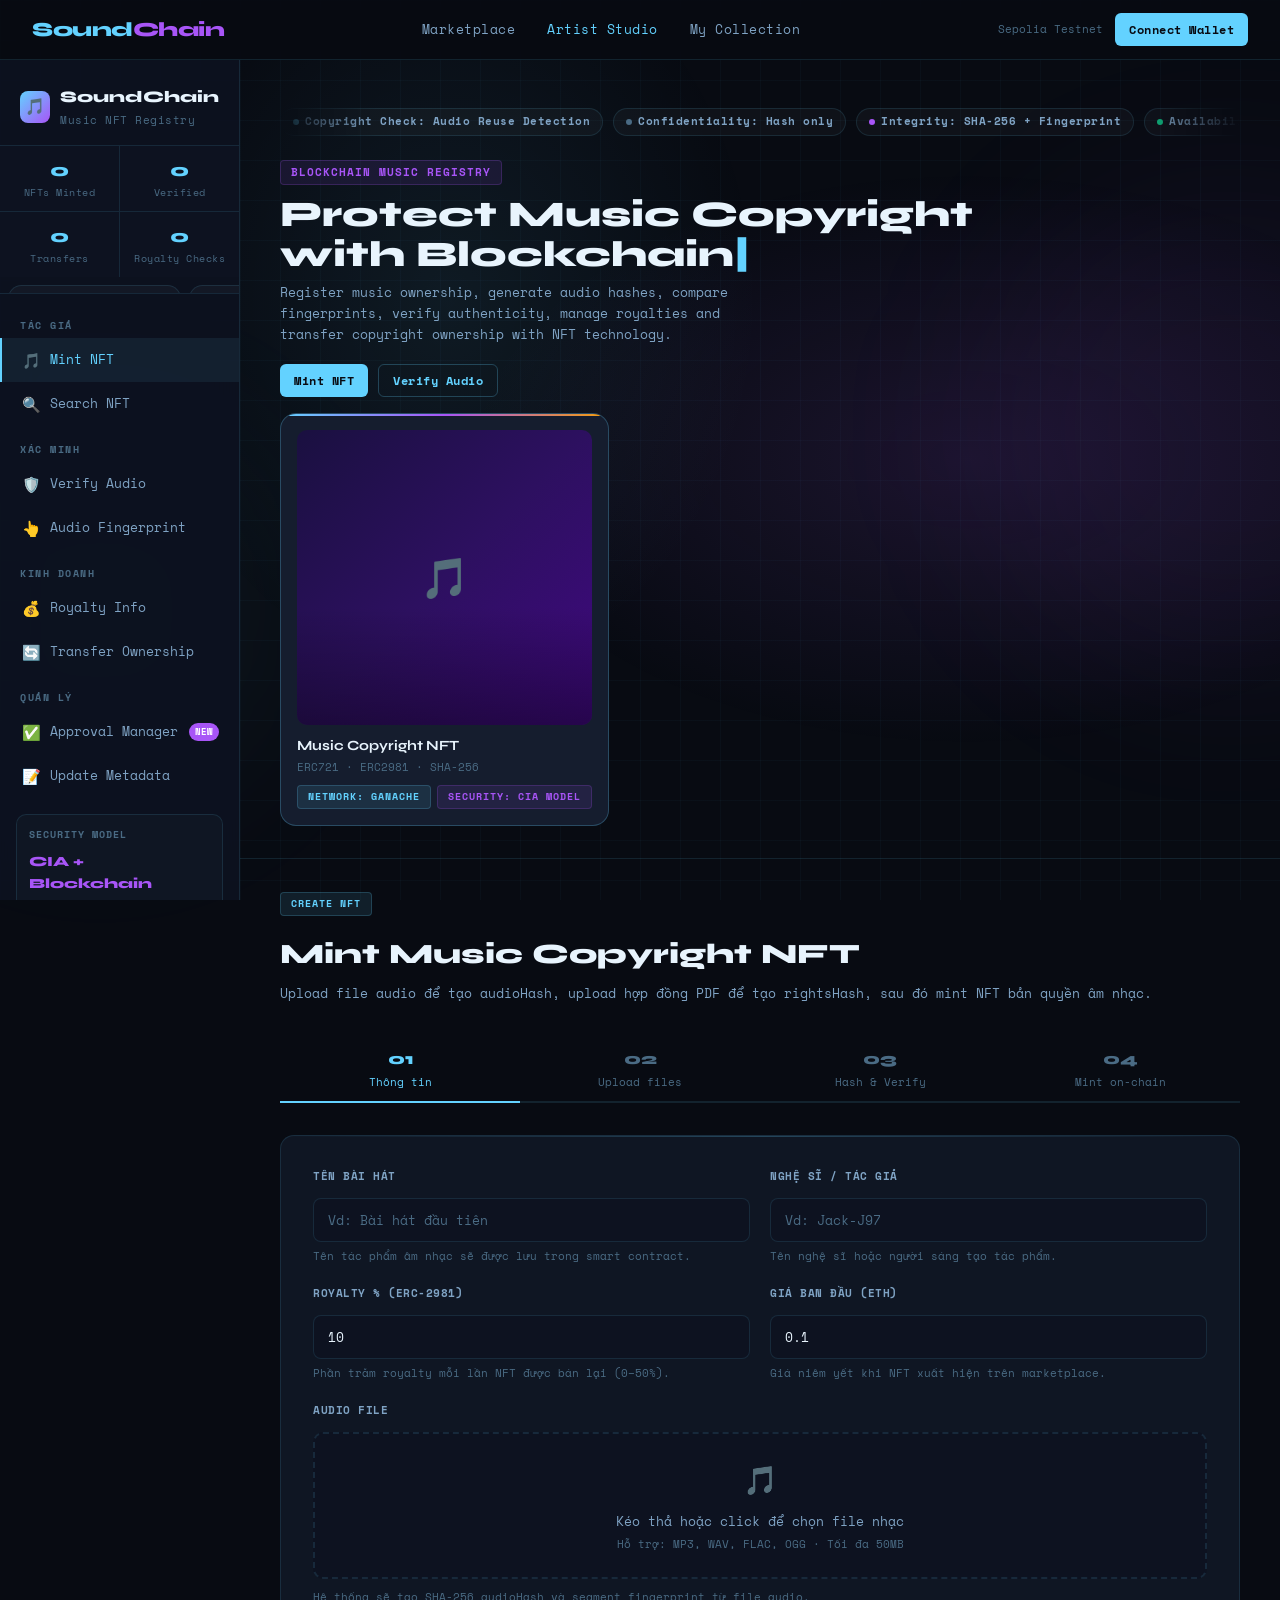
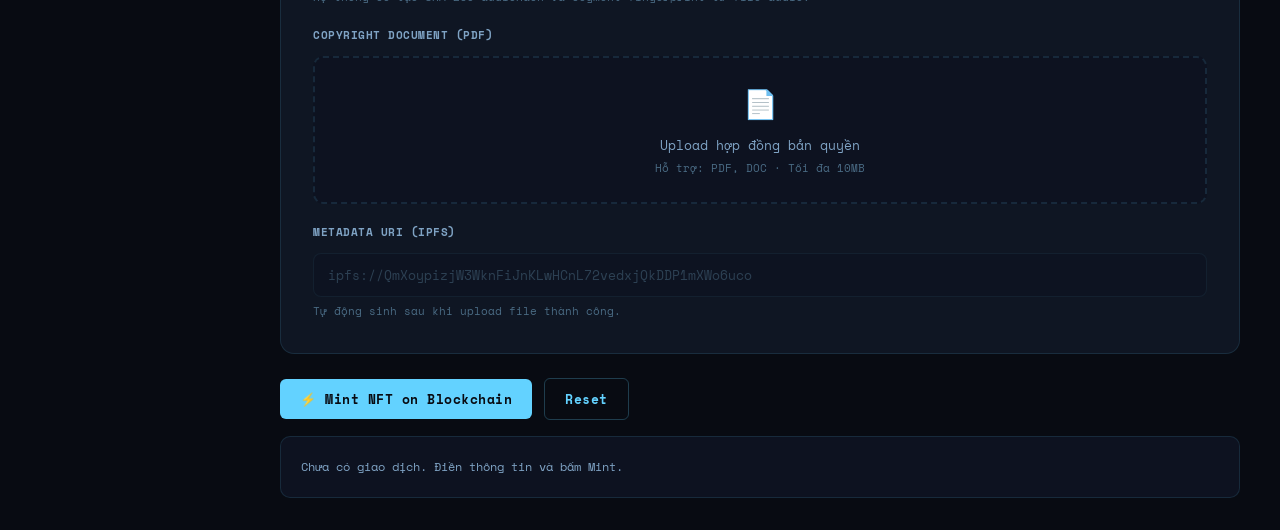
==== commit 422674e2: "Update artist.html" ====
--- a/artist.html
+++ b/artist.html
@@ -8,8 +8,7 @@
 <style>
 /* ===== LAYOUT ===== */
 .studio-layout {
-  display: grid;
-  grid-template-columns: 240px 1fr;
+  display: block;
   min-height: 100vh;
   padding-top: 60px;
 }
@@ -112,9 +111,9 @@
 /* ===== MAIN CONTENT ===== */
 .studio-main {
   margin-left: 240px;
+  width: calc(100% - 240px);
   min-height: 100vh;
 }
-
 /* ===== HERO BANNER ===== */
 .studio-hero {
   position: relative;
@@ -533,9 +532,11 @@
 .search-result-card.show { display: block; }
 
 @media (max-width: 900px) {
-  .studio-layout { grid-template-columns: 1fr; }
   .studio-sidebar { display: none; }
-  .studio-main { margin-left: 0; }
+  .studio-main {
+    margin-left: 0;
+    width: 100%;
+  }
   .form-grid { grid-template-columns: 1fr; }
   .royalty-display { grid-template-columns: 1fr; }
   .approval-grid { grid-template-columns: 1fr; }
